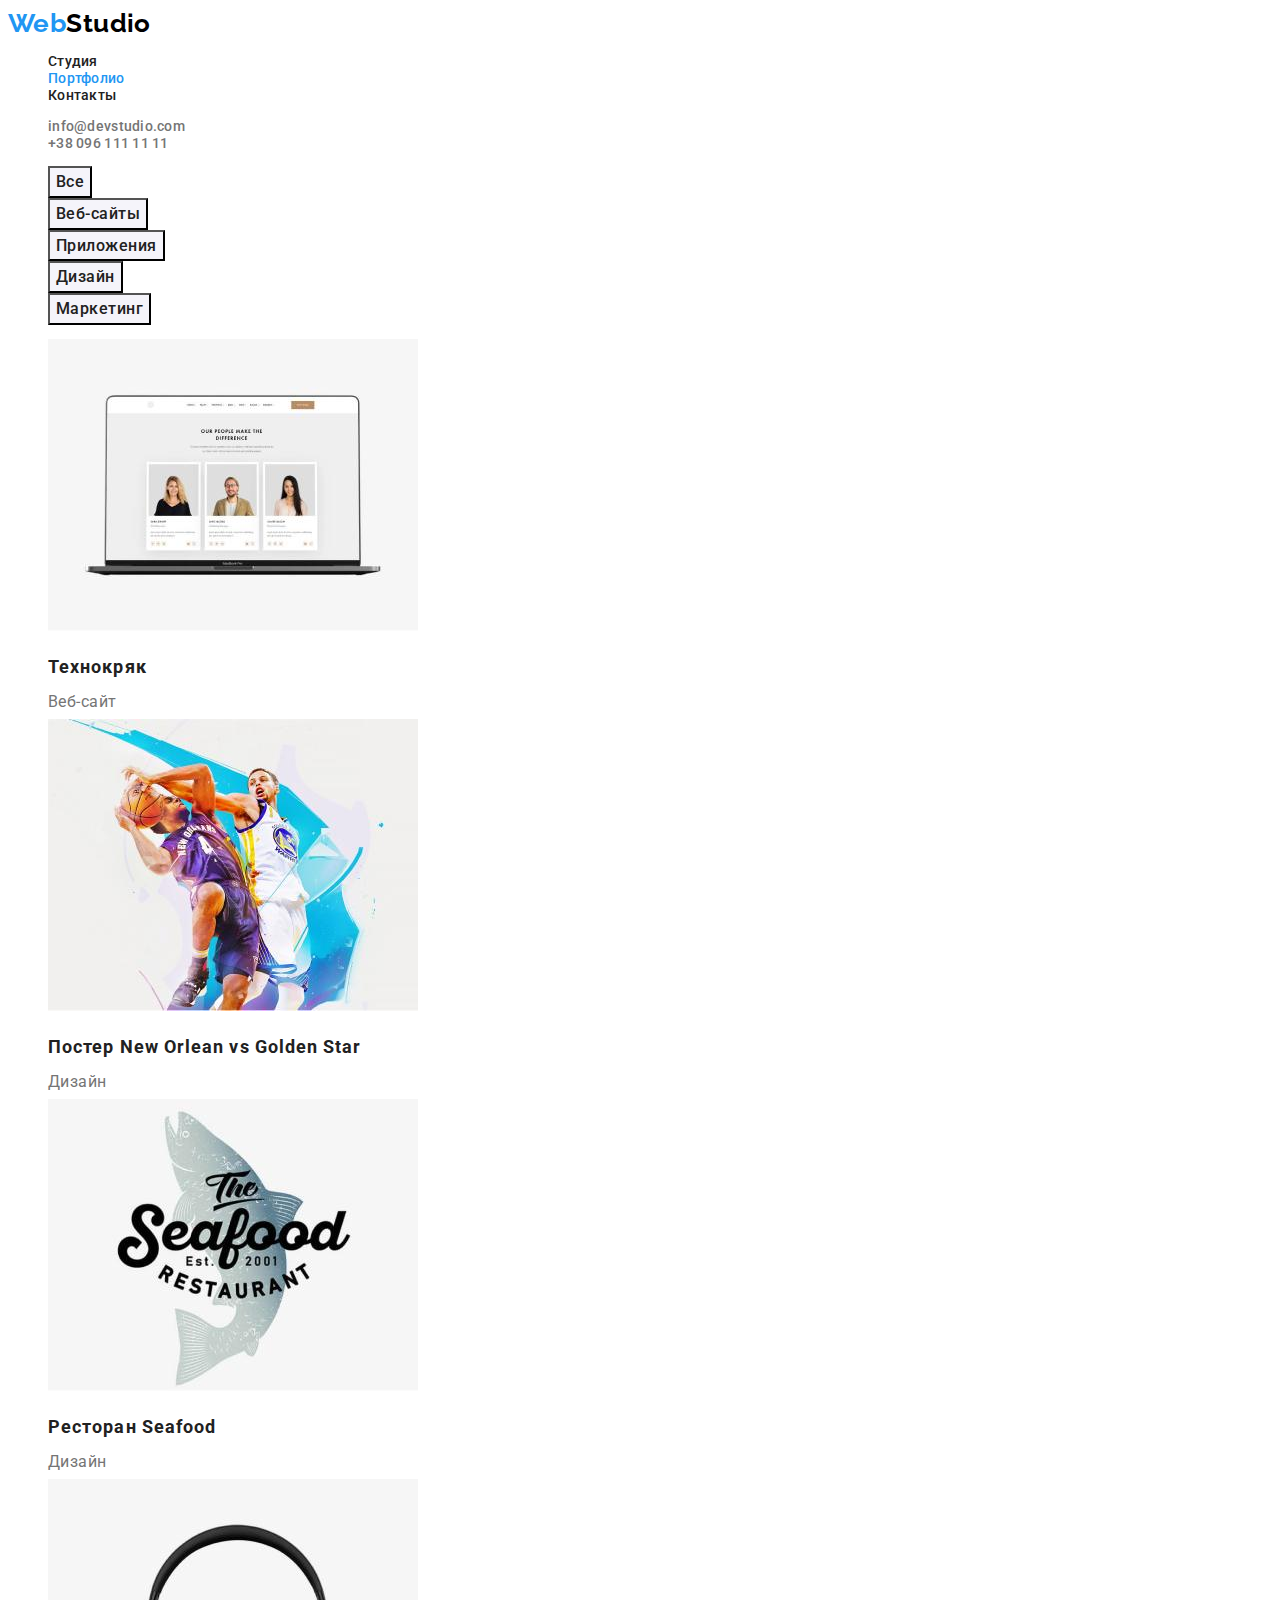
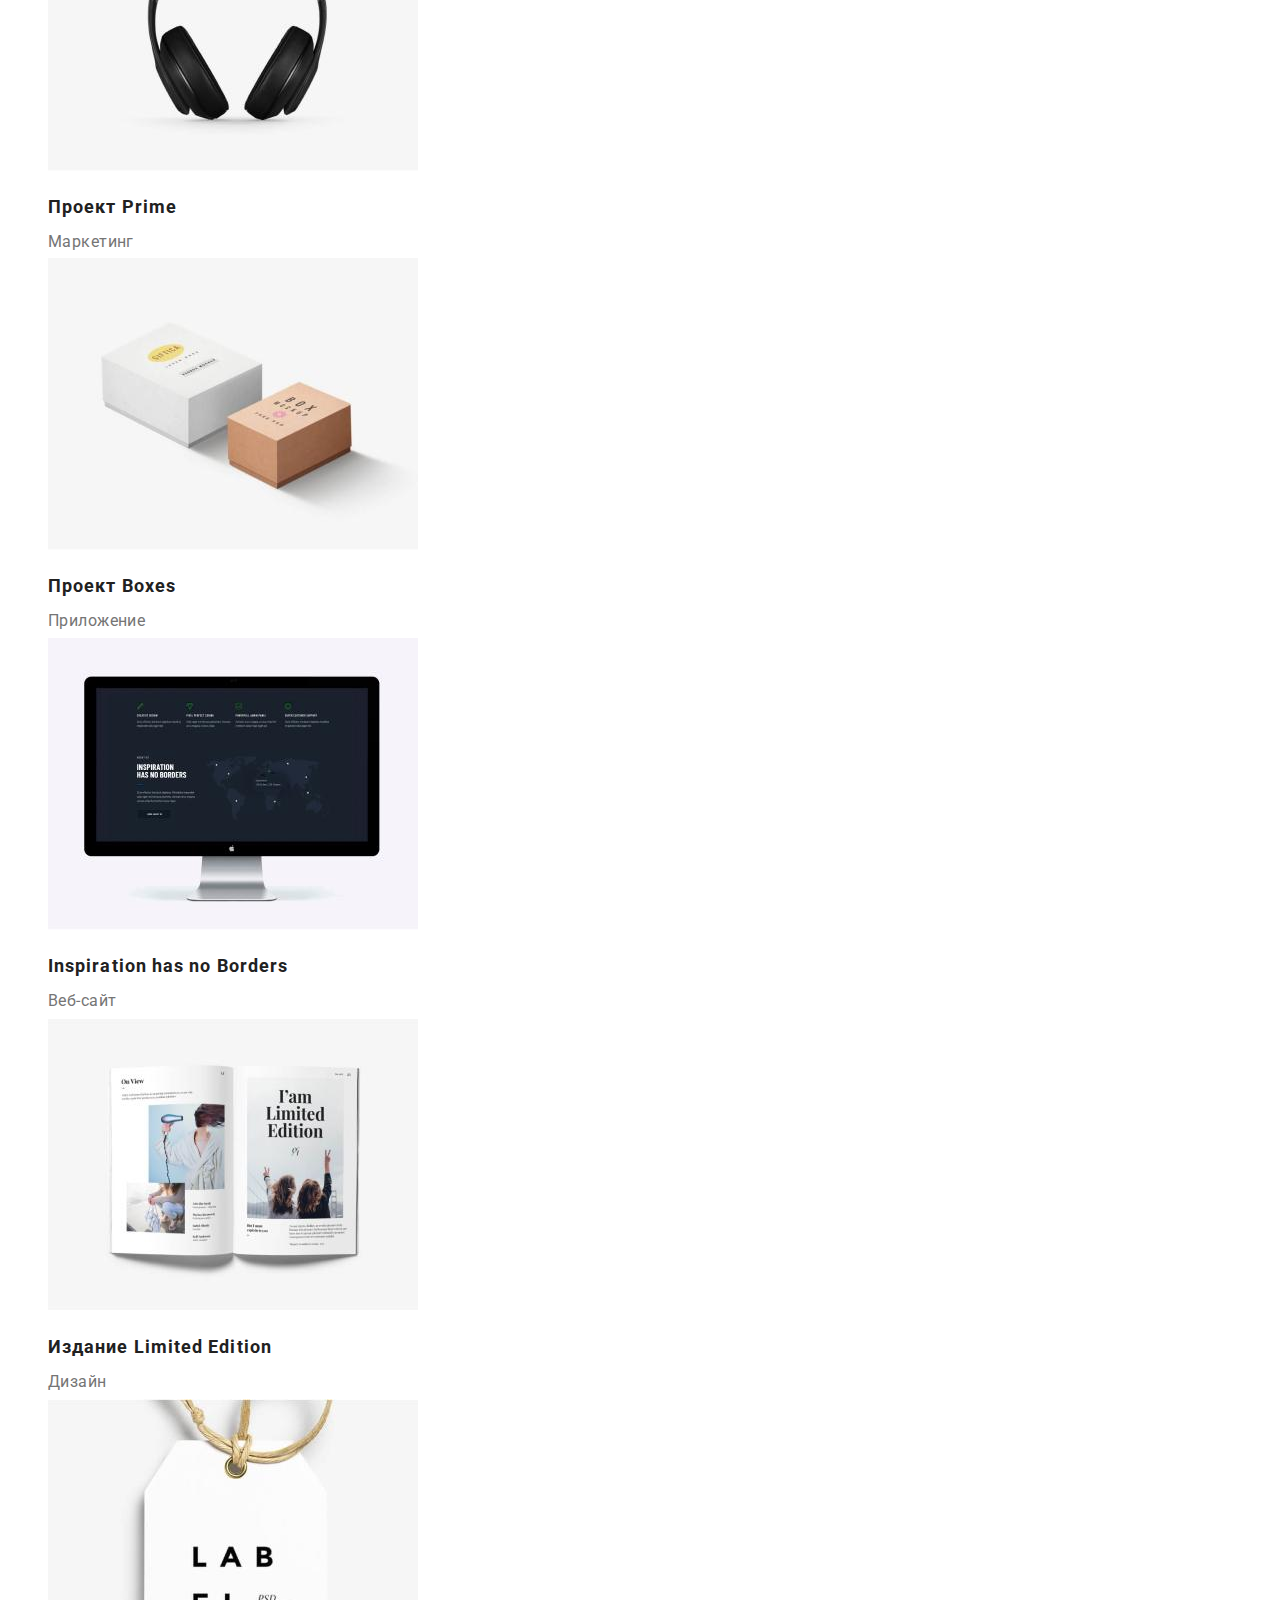
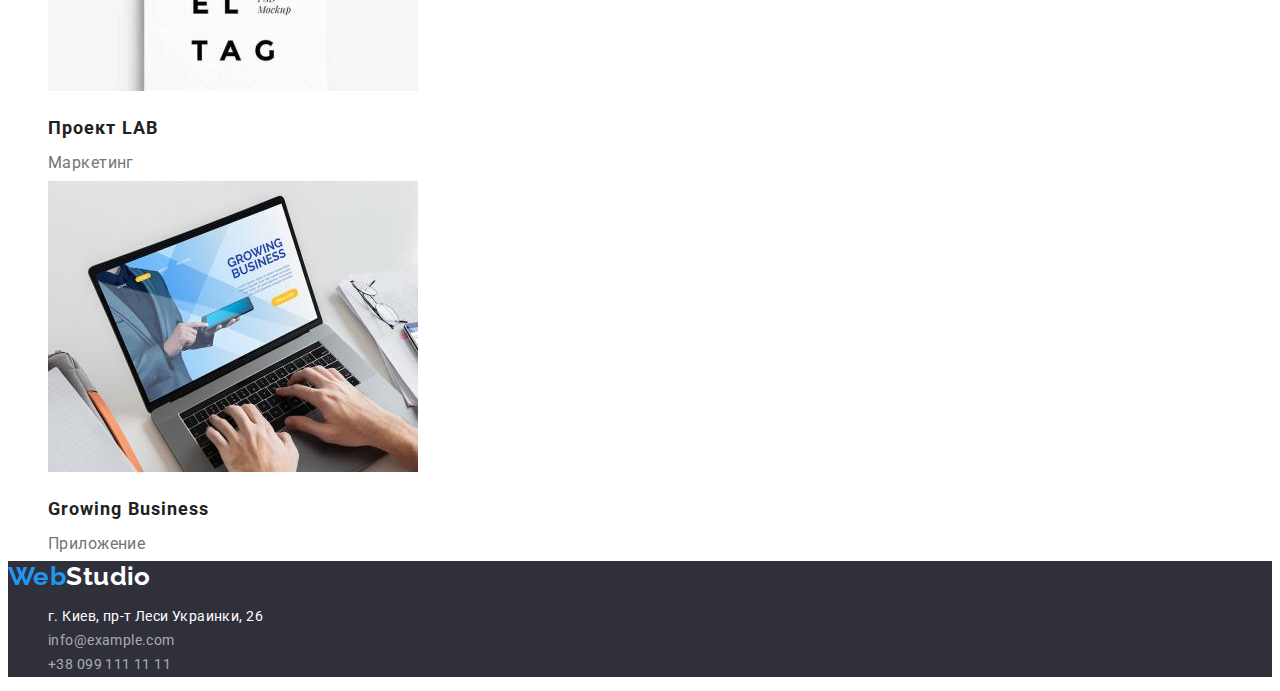
==== portfolio.html @ f6abe8e4 "добавляет файлы предыдущей работы" ====
<!DOCTYPE html>
<html lang="ru">

<head>
    <meta charset="UTF-8">
    <meta http-equiv="X-UA-Compatible" content="IE=edge">
    <meta name="viewport" content="width=device-width, initial-scale=1.0">
    <title>Студия</title>

    <link rel="preconnect" href="https://fonts.googleapis.com">
    <link rel="preconnect" href="https://fonts.gstatic.com" crossorigin>
    <link
        href="https://fonts.googleapis.com/css2?family=Raleway:wght@700&family=Roboto:wght@400;500;700;900&display=swap"
        rel="stylesheet">

    <link rel="stylesheet" href="./css/styles.css">
</head>

<body>
    <!-- Шапка страницы -->
    <header>

        <!-- логотип и навигация -->
        <nav>

            <a href="/" class="logo">
                Web<span class="nav-logo">Studio</span>
            </a>

            <ul class="site-nav list">
                <li><a href="index.html" class="link ">Студия</a></li>
                <li><a href="./portfolio.html" class="link current">Портфолио</a></li>
                <li><a href="" class="link">Контакты</a></li>
            </ul>

        </nav>

        <ul class="nav-contacts list">
            <li>
                <a href="mailto:info@devstudio.com" class="link">info@devstudio.com</a>
            </li>
            <li>
                <a href="tel:+380961111111" class="link">+38 096 111 11 11</a>
            </li>
        </ul>

    </header>

    <main>
        <section class="content">
            <h1 hidden>Контент</h1>
            <ul class="content-filter list">
                <li><button type="button" class="filter-btn">Все</button></li>
                <li><button type="button" class="filter-btn">Веб-сайты</button></li>
                <li><button type="button" class="filter-btn">Приложения</button></li>
                <li><button type="button" class="filter-btn">Дизайн</button></li>
                <li><button type="button" class="filter-btn">Маркетинг</button></li>
            </ul>
            <ul class="content-item list">
                <li>
                    <img src="./images/tehno.jpg" alt="технокряк"  width="370">
                    <h2 class="content-title">Технокряк</h2>
                    <p class="content-text">Веб-сайт</p>
                </li>
                <li>
                    <img src="./images/golden-star.jpg" alt="постер голден стар" width="370">
                    <h2 class="content-title">Постер New Orlean vs Golden Star</h2>
                    <p class="content-text">Дизайн</p>
                </li>
                <li>
                    <img src="./images/seefood.jpg" alt="ресторан сифуд" width="370">
                    <h2 class="content-title">Ресторан Seafood</h2>
                    <p class="content-text">Дизайн</p>
                </li>
                <li>
                    <img src="./images/prime.jpg" alt="прайм" width="370">
                    <h2 class="content-title">Проект Prime</h2>
                    <p class="content-text">Маркетинг</p>
                </li>
                <li>
                    <img src="./images/boxes.jpg" alt="коробки" width="370">
                    <h2 class="content-title">Проект Boxes</h2>
                    <p class="content-text">Приложение</p>
                </li>
                <li>
                    <img src="./images/inspiration.jpg" alt="веб-сайт" width="370">
                    <h2 class="content-title">Inspiration has no Borders</h2>
                    <p class="content-text">Веб-сайт</p>
                </li>
                <li>
                    <img src="./images/limited.jpg" alt="журнал" width="370">
                    <h2 class="content-title">Издание Limited Edition</h2>
                    <p class="content-text">Дизайн</p>
                </li>
                <li>
                    <img src="./images/lab.jpg" alt="проект" width="370">
                    <h2 class="content-title">Проект LAB</h2>
                    <p class="content-text">Маркетинг</p>
                </li>
                <li>
                    <img src="./images/busines.jpg" alt="бизнес страничка" width="370">
                    <h2 class="content-title">Growing Business</h2>
                    <p class="content-text">Приложение</p>
                </li>
            </ul>
        </section>
    </main>

    <!-- Футер -->
    <footer class="footer">
        <a href="/" class="logo">
            Web<span class="footer-logo">Studio</span>
        </a>

        <!-- адрес, контакты -->
        <address>
            <ul class="list">
                <li>
                    <a href="https://goo.gl/maps/6sR1YWTJnG8Z933q6" target="_blank" rel="noreferrer noopener"
                        class="footer-addr">
                        г. Киев, пр-т Леси Украинки, 26
                    </a>
                </li>
                <li>
                    <a href="mailto:info@example.com" class="footer-addr cont">info@example.com</a>
                </li>
                <li>
                    <a href="tel:+380991111111" class="footer-addr cont">+38 099 111 11 11</a>
                </li>
            </ul>
        </address>
    </footer>
</body>

</html>
---- css/styles.css ----
/* цвет основного текста #212121  */

/* вторичный цвет  текста #757575 */

/* белый #ffffff */

/* акцент #2196F3 */

/* вторичный цвет фона #2f303a */

/* Стили для index.html */

:root {
  --main-color: #212121;
  --secondary-color: #757575;
  --acent-color: #2196f3;
  --white-color: #ffffff;
  --secondary-color-fon: #2f303a;
}

body {
  background-color: var(--white-color);
  font-family: Roboto, sans-serif;
  color: var(--main-color);
  letter-spacing: 0.03em;
  font-size: 14px;
}

/* Logo */

.logo {
  font-family: Raleway, sans-serif;
  font-weight: 700;
  font-size: 26px;
  line-height: 1.19;
  color: var(--acent-color);
  text-decoration: none;
}

.nav-logo {
  color: #000000;
}

/* Site nav */

.list {
  list-style: none;
}

.site-nav .link,
.nav-contacts .link {
  font-weight: 500;
  line-height: 1.14;
  letter-spacing: 0.02em;
  text-decoration: none;
  color: var(--main-color);
}

.site-nav .link:hover,
.site-nav .link:focus,
.nav-contacts .link:hover,
.nav-contacts .link:focus {
  color: var(--acent-color);
}

.link.current {
  color: var(--acent-color);
}

/* nav contacts */

.nav-contacts .link {
  color: var(--secondary-color);
}

/* HERO */
.hero {
  background-color: var(--secondary-color-fon);
  text-align: center;
}

.hero-title {
  font-weight: 900;
  font-size: 44px;
  line-height: 1.36;
  text-align: center;
  letter-spacing: 0.06em;
  color: var(--white-color);
}

.hero-btn {
  font-family: inherit;
  font-weight: 700;
  font-size: 16px;
  line-height: 1.87;

  letter-spacing: 0.06em;
  color: var(--white-color);
  background-color: var(--acent-color);
  cursor: pointer;
}

/* Feature */

.feature-title {
  font-weight: 700;
  font-size: 14px;
  line-height: 1.14;
}

.feature-text {
  line-height: 1.71;
  color: var(--secondary-color);
}

/* WORK */

.command {
  background: #f5f4fa;
}

.work-title,
.command-title {
  font-weight: 700;
  font-size: 36px;
  line-height: 1.16;
  text-align: center;
}

.command-name {
  font-weight: 500;
  font-size: 16px;
  line-height: 1.18;
}

.command-name.skills {
  color: var(--secondary-color);
  font-weight: 400;
}

/* FOOTER */

.footer {
  background: var(--secondary-color-fon);
}

.footer-logo {
  color: var(--white-color);
}

.footer-addr {
  font-style: normal;
  line-height: 1.71;
  text-decoration: none;
  color: var(--white-color);
}

.footer-addr.cont {
  color: rgba(255, 255, 255, 0.6);
}

.footer-addr:hover,
.footer-addr:focus {
  color: var(--acent-color);
}

/* Portfolio */

/* Фильтра */

.filter-btn {
  font-family: inherit;
  font-style: normal;
  font-weight: 500;
  font-size: 16px;
  line-height: 1.62;
  letter-spacing: 0.03em;
  color: var(--main-color);
  background-color: #f5f4fa;
  cursor: pointer;
}

.filter-btn:hover {
  color: var(--white-color);
  background-color: var(--acent-color);
}

/* Контент */
.content-title {
  font-weight: 700;
  font-size: 18px;
  line-height: 2;
  letter-spacing: 0.06em;

  color: var(--main-color);
}

.content-text {
  font-size: 16px;
  line-height: 1.87px;

  color: var(--secondary-color);
}
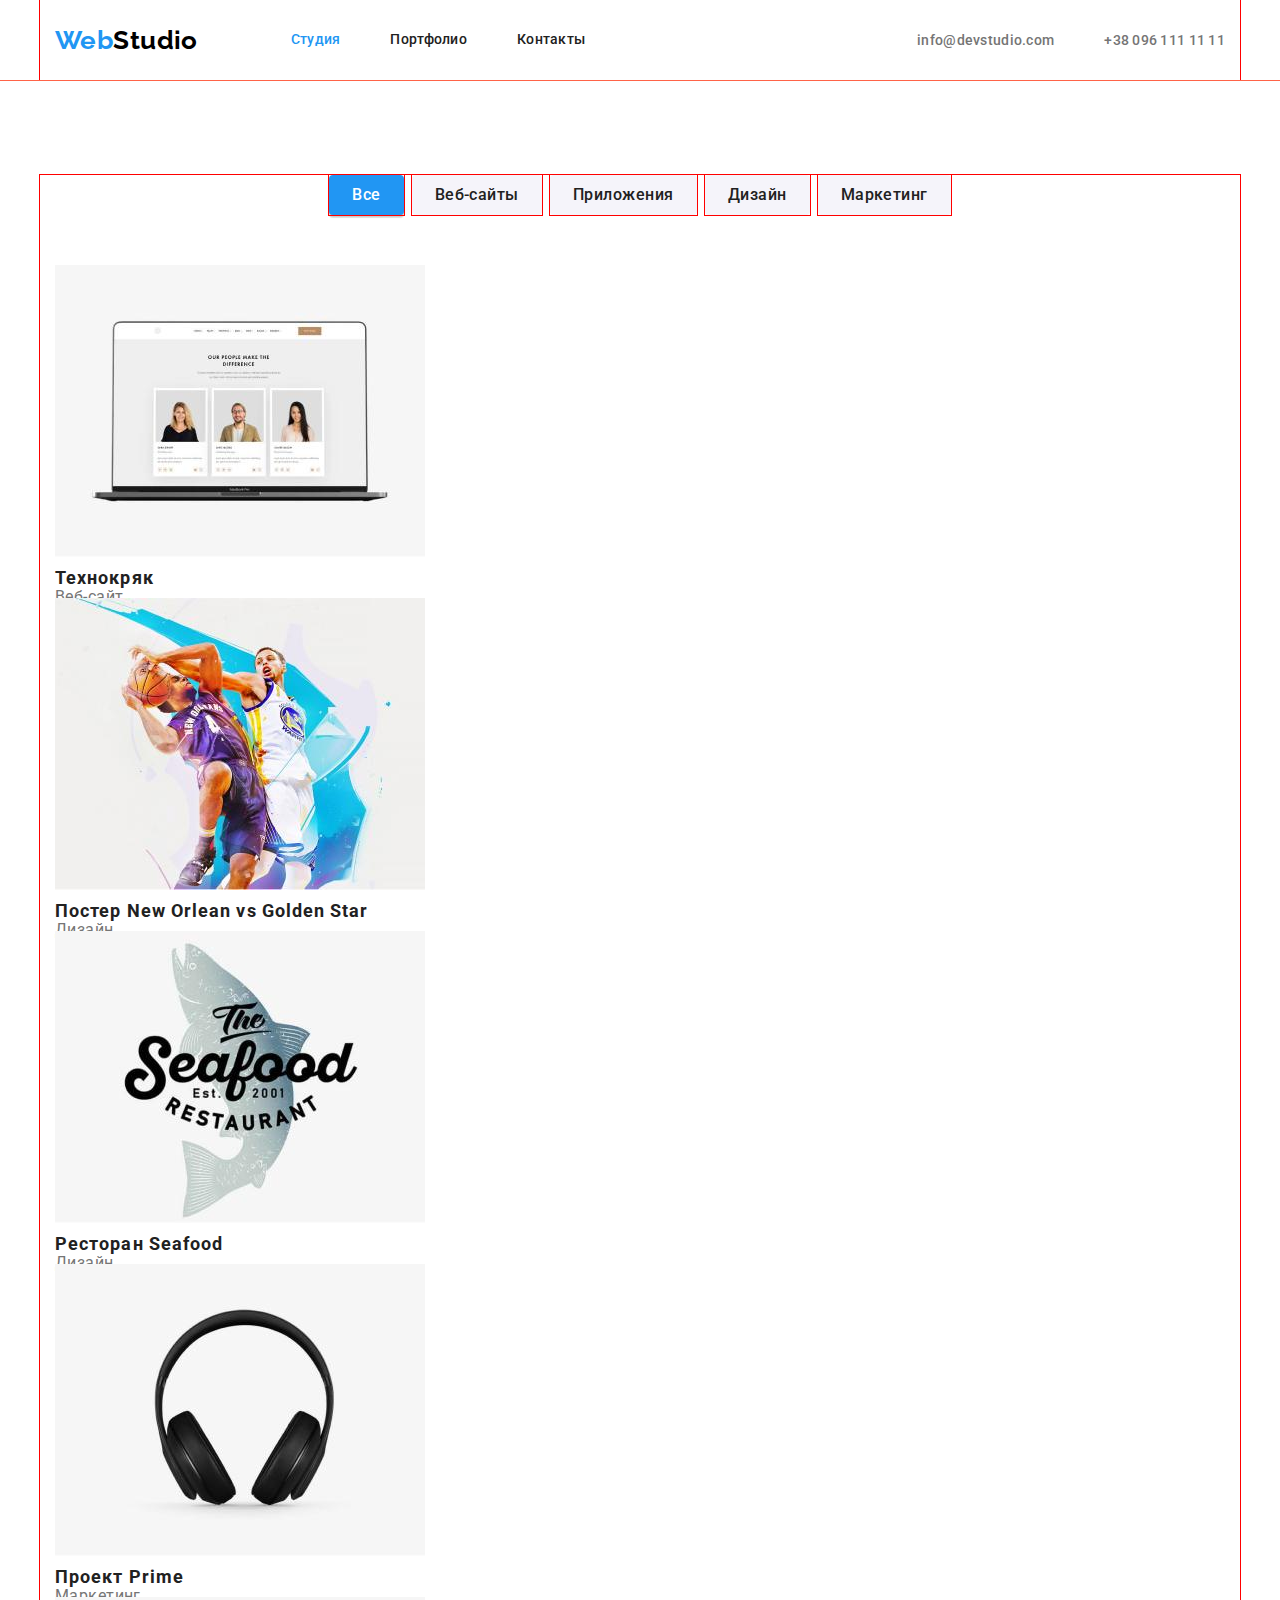
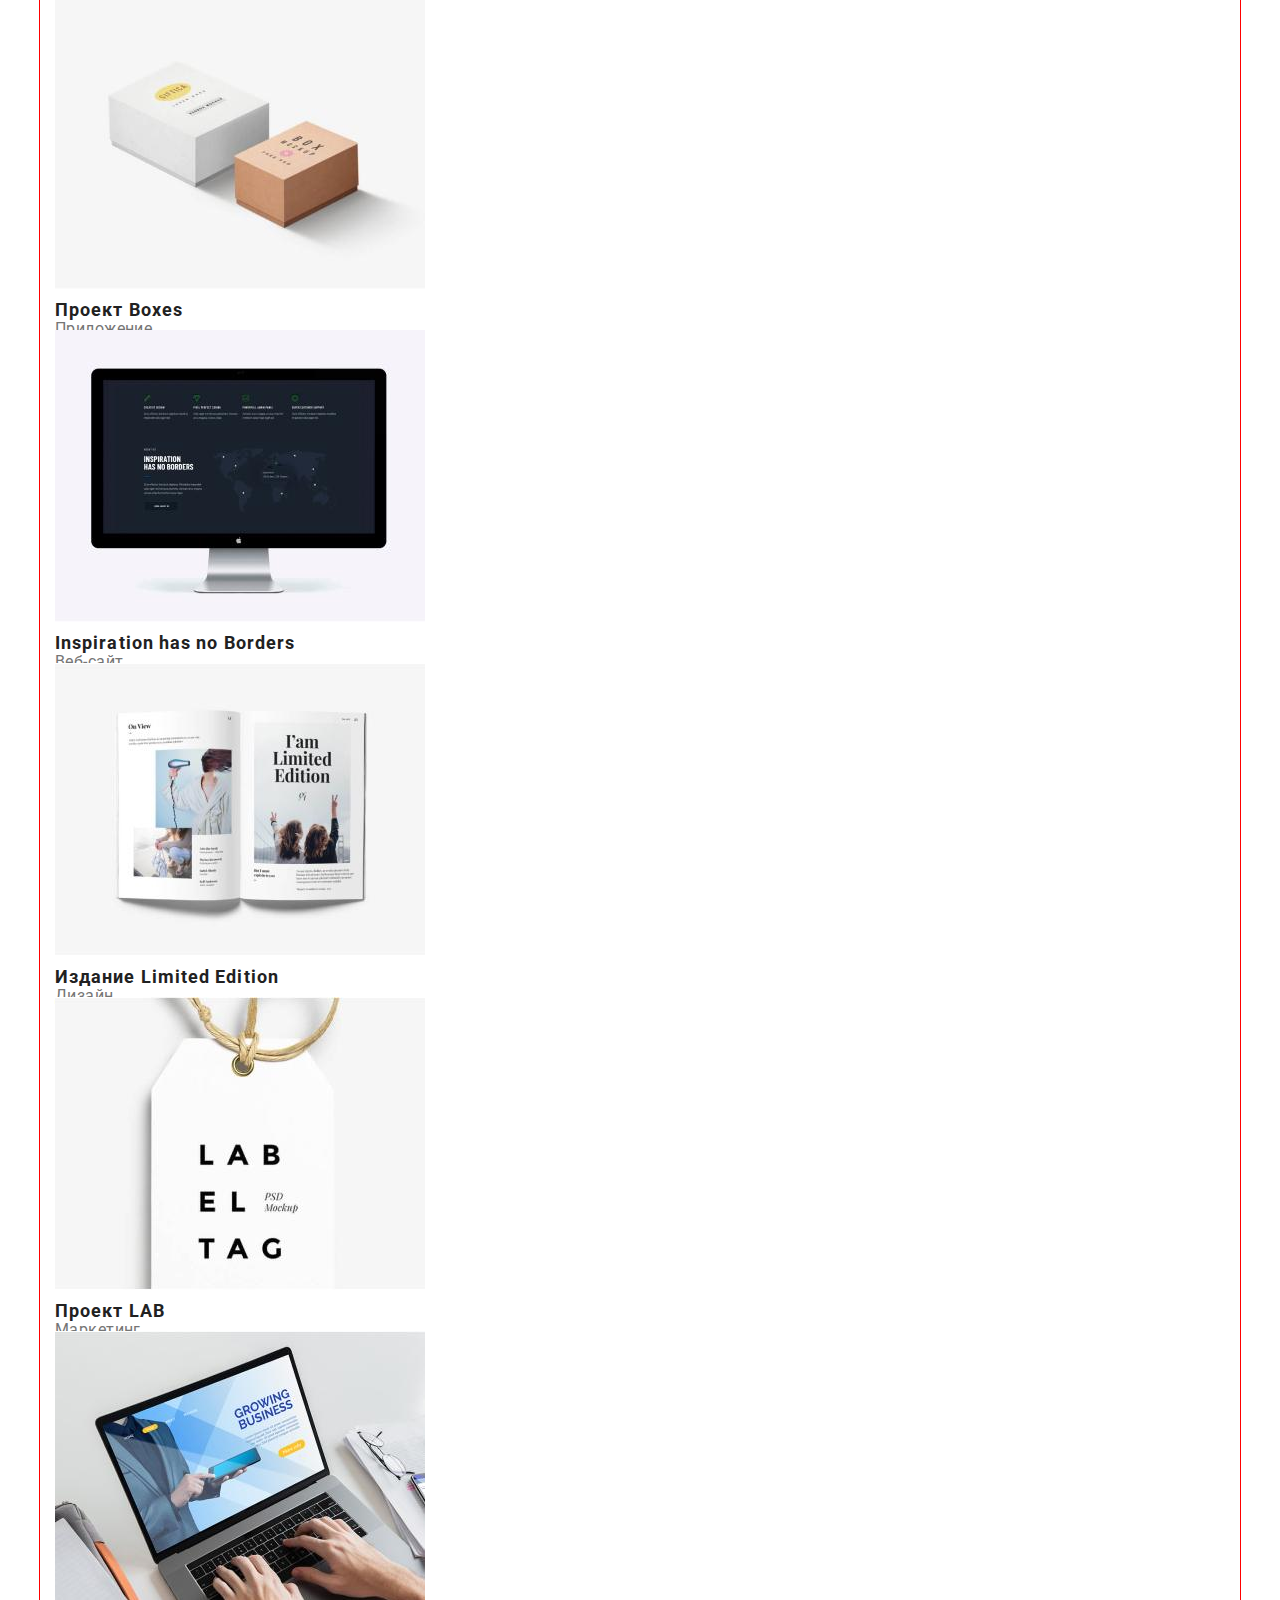
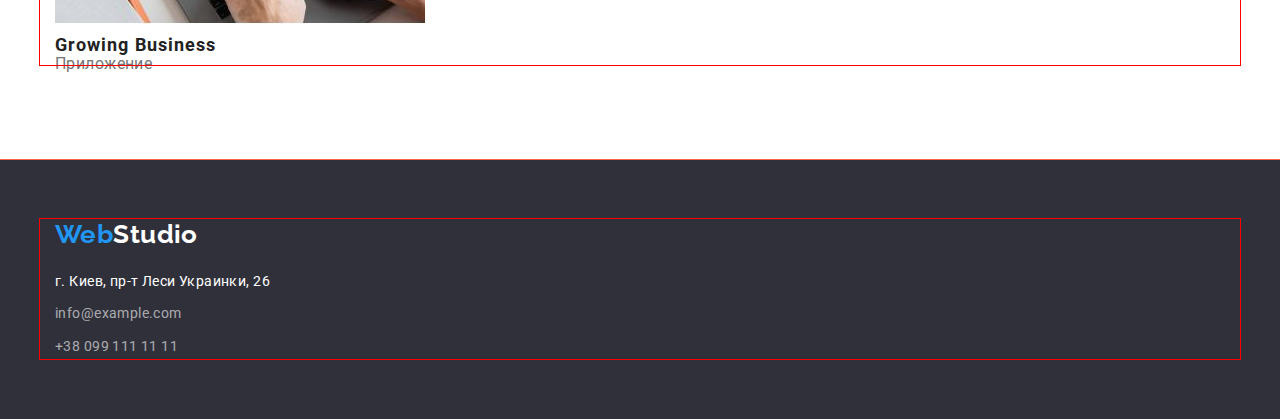
==== commit ad49620c: "оформляет фильтра на странице портфолио" ====
--- a/portfolio.html
+++ b/portfolio.html
@@ -13,123 +13,133 @@
         href="https://fonts.googleapis.com/css2?family=Raleway:wght@700&family=Roboto:wght@400;500;700;900&display=swap"
         rel="stylesheet">
 
+    <link rel="stylesheet" href="css/modern-normalize.css">
+
     <link rel="stylesheet" href="./css/styles.css">
 </head>
 
 <body>
     <!-- Шапка страницы -->
-    <header>
+    <header class="header">
 
-        <!-- логотип и навигация -->
-        <nav>
+        <div class="container cont-header">
+            <!-- логотип и навигация -->
+            <nav class="nav">
 
-            <a href="/" class="logo">
-                Web<span class="nav-logo">Studio</span>
-            </a>
+                <a href="/" class="logo">
+                    Web<span class="nav-logo">Studio</span>
+                </a>
 
-            <ul class="site-nav list">
-                <li><a href="index.html" class="link ">Студия</a></li>
-                <li><a href="./portfolio.html" class="link current">Портфолио</a></li>
-                <li><a href="" class="link">Контакты</a></li>
+                <ul class="site-nav list">
+                    <li class="item"><a href="" class="link current">Студия</a></li>
+                    <li class="item"><a href="./portfolio.html" class="link">Портфолио</a></li>
+                    <li class="item"><a href="" class="link">Контакты</a></li>
+                </ul>
+
+            </nav>
+
+            <ul class="nav-contacts list">
+                <li class="item">
+                    <a href="mailto:info@devstudio.com" class="link">info@devstudio.com</a>
+                </li>
+                <li class="item">
+                    <a href="tel:+380961111111" class="link">+38 096 111 11 11</a>
+                </li>
+
             </ul>
-
-        </nav>
-
-        <ul class="nav-contacts list">
-            <li>
-                <a href="mailto:info@devstudio.com" class="link">info@devstudio.com</a>
-            </li>
-            <li>
-                <a href="tel:+380961111111" class="link">+38 096 111 11 11</a>
-            </li>
-        </ul>
+        </div>
 
     </header>
 
     <main>
-        <section class="content">
-            <h1 hidden>Контент</h1>
-            <ul class="content-filter list">
-                <li><button type="button" class="filter-btn">Все</button></li>
-                <li><button type="button" class="filter-btn">Веб-сайты</button></li>
-                <li><button type="button" class="filter-btn">Приложения</button></li>
-                <li><button type="button" class="filter-btn">Дизайн</button></li>
-                <li><button type="button" class="filter-btn">Маркетинг</button></li>
-            </ul>
-            <ul class="content-item list">
-                <li>
-                    <img src="./images/tehno.jpg" alt="технокряк"  width="370">
-                    <h2 class="content-title">Технокряк</h2>
-                    <p class="content-text">Веб-сайт</p>
-                </li>
-                <li>
-                    <img src="./images/golden-star.jpg" alt="постер голден стар" width="370">
-                    <h2 class="content-title">Постер New Orlean vs Golden Star</h2>
-                    <p class="content-text">Дизайн</p>
-                </li>
-                <li>
-                    <img src="./images/seefood.jpg" alt="ресторан сифуд" width="370">
-                    <h2 class="content-title">Ресторан Seafood</h2>
-                    <p class="content-text">Дизайн</p>
-                </li>
-                <li>
-                    <img src="./images/prime.jpg" alt="прайм" width="370">
-                    <h2 class="content-title">Проект Prime</h2>
-                    <p class="content-text">Маркетинг</p>
-                </li>
-                <li>
-                    <img src="./images/boxes.jpg" alt="коробки" width="370">
-                    <h2 class="content-title">Проект Boxes</h2>
-                    <p class="content-text">Приложение</p>
-                </li>
-                <li>
-                    <img src="./images/inspiration.jpg" alt="веб-сайт" width="370">
-                    <h2 class="content-title">Inspiration has no Borders</h2>
-                    <p class="content-text">Веб-сайт</p>
-                </li>
-                <li>
-                    <img src="./images/limited.jpg" alt="журнал" width="370">
-                    <h2 class="content-title">Издание Limited Edition</h2>
-                    <p class="content-text">Дизайн</p>
-                </li>
-                <li>
-                    <img src="./images/lab.jpg" alt="проект" width="370">
-                    <h2 class="content-title">Проект LAB</h2>
-                    <p class="content-text">Маркетинг</p>
-                </li>
-                <li>
-                    <img src="./images/busines.jpg" alt="бизнес страничка" width="370">
-                    <h2 class="content-title">Growing Business</h2>
-                    <p class="content-text">Приложение</p>
-                </li>
-            </ul>
+        <section class="section content">
+            <div class="container">
+                <h1 hidden>Контент</h1>
+                <ul class="content-filter list">
+                    <li class="filter-item"><button type="button" class="filter-btn active">Все</button></li>
+                    <li class="filter-item"><button type="button" class="filter-btn">Веб-сайты</button></li>
+                    <li class="filter-item"><button type="button" class="filter-btn">Приложения</button></li>
+                    <li class="filter-item"><button type="button" class="filter-btn">Дизайн</button></li>
+                    <li class="filter-item"><button type="button" class="filter-btn">Маркетинг</button></li>
+                </ul>
+                <ul class="content-item list">
+                    <li>
+                        <img src="./images/tehno.jpg" alt="технокряк" width="370">
+                        <h2 class="content-title">Технокряк</h2>
+                        <p class="content-text">Веб-сайт</p>
+                    </li>
+                    <li>
+                        <img src="./images/golden-star.jpg" alt="постер голден стар" width="370">
+                        <h2 class="content-title">Постер New Orlean vs Golden Star</h2>
+                        <p class="content-text">Дизайн</p>
+                    </li>
+                    <li>
+                        <img src="./images/seefood.jpg" alt="ресторан сифуд" width="370">
+                        <h2 class="content-title">Ресторан Seafood</h2>
+                        <p class="content-text">Дизайн</p>
+                    </li>
+                    <li>
+                        <img src="./images/prime.jpg" alt="прайм" width="370">
+                        <h2 class="content-title">Проект Prime</h2>
+                        <p class="content-text">Маркетинг</p>
+                    </li>
+                    <li>
+                        <img src="./images/boxes.jpg" alt="коробки" width="370">
+                        <h2 class="content-title">Проект Boxes</h2>
+                        <p class="content-text">Приложение</p>
+                    </li>
+                    <li>
+                        <img src="./images/inspiration.jpg" alt="веб-сайт" width="370">
+                        <h2 class="content-title">Inspiration has no Borders</h2>
+                        <p class="content-text">Веб-сайт</p>
+                    </li>
+                    <li>
+                        <img src="./images/limited.jpg" alt="журнал" width="370">
+                        <h2 class="content-title">Издание Limited Edition</h2>
+                        <p class="content-text">Дизайн</p>
+                    </li>
+                    <li>
+                        <img src="./images/lab.jpg" alt="проект" width="370">
+                        <h2 class="content-title">Проект LAB</h2>
+                        <p class="content-text">Маркетинг</p>
+                    </li>
+                    <li>
+                        <img src="./images/busines.jpg" alt="бизнес страничка" width="370">
+                        <h2 class="content-title">Growing Business</h2>
+                        <p class="content-text">Приложение</p>
+                    </li>
+                </ul>
+            </div>
         </section>
     </main>
+<!-- Футер -->
+<footer class="footer">
+    <div class="container">
 
-    <!-- Футер -->
-    <footer class="footer">
-        <a href="/" class="logo">
-            Web<span class="footer-logo">Studio</span>
-        </a>
-
+        <div class="logo-foot">
+            <a href="/" class="logo">
+                Web<span class="footer-logo">Studio</span>
+            </a>
+        </div>
         <!-- адрес, контакты -->
         <address>
             <ul class="list">
-                <li>
+                <li class="addr-list">
                     <a href="https://goo.gl/maps/6sR1YWTJnG8Z933q6" target="_blank" rel="noreferrer noopener"
                         class="footer-addr">
                         г. Киев, пр-т Леси Украинки, 26
                     </a>
                 </li>
-                <li>
+                <li class="addr-list">
                     <a href="mailto:info@example.com" class="footer-addr cont">info@example.com</a>
                 </li>
-                <li>
+                <li class="addr-list">
                     <a href="tel:+380991111111" class="footer-addr cont">+38 099 111 11 11</a>
                 </li>
             </ul>
         </address>
-    </footer>
+    </div>
+</footer>
 </body>
 
 </html>--- a/css/styles.css
+++ b/css/styles.css
@@ -18,6 +18,29 @@
   --secondary-color-fon: #2f303a;
 }
 
+/* reset */
+p,
+h1,
+h2,
+h3,
+h4,
+h5,
+h6 {
+  margin: 0;
+}
+
+button {
+  cursor: pointer;
+}
+
+.list {
+  list-style: none;
+  margin: 0;
+  padding: 0;
+}
+
+/* тело */
+
 body {
   background-color: var(--white-color);
   font-family: Roboto, sans-serif;
@@ -26,6 +49,27 @@
   font-size: 14px;
 }
 
+/* header */
+
+.header {
+  border-bottom: 1px solid #ececec;
+}
+
+.container {
+  width: 1200px;
+  padding-left: 15px;
+  padding-right: 15px;
+  margin-left: auto;
+  margin-right: auto;
+  outline: 1px solid red;
+}
+
+.cont-header,
+.nav {
+  display: flex;
+  align-items: center;
+}
+
 /* Logo */
 
 .logo {
@@ -43,8 +87,30 @@
 
 /* Site nav */
 
-.list {
-  list-style: none;
+.section {
+  padding-top: 94px;
+  padding-bottom: 94px;
+}
+
+.site-nav {
+  display: flex;
+  margin-left: 93px;
+}
+
+.site-nav .item + .item,
+.nav-contacts .item + .item {
+  margin-left: 50px;
+}
+
+.site-nav .link {
+  padding-top: 32px;
+  padding-bottom: 32px;
+  display: block;
+}
+
+.nav-contacts {
+  display: flex;
+  margin-left: auto;
 }
 
 .site-nav .link,
@@ -83,29 +149,49 @@
   font-weight: 900;
   font-size: 44px;
   line-height: 1.36;
-  text-align: center;
   letter-spacing: 0.06em;
+  text-transform: uppercase;
+
+  margin-bottom: 30px;
   color: var(--white-color);
 }
 
 .hero-btn {
-  font-family: inherit;
   font-weight: 700;
   font-size: 16px;
   line-height: 1.87;
-
   letter-spacing: 0.06em;
+
   color: var(--white-color);
   background-color: var(--acent-color);
-  cursor: pointer;
+
+  min-width: 200px;
+  padding: 10px 32px;
+  box-shadow: 0px 4px 4px rgba(0, 0, 0, 0.15);
+  border-radius: 4px;
+  border: 1px solid transparent;
 }
 
 /* Feature */
+.feature-item {
+  display: flex;
+  margin-bottom: 94px;
+}
+
+.feature-list {
+  width: 270px;
+}
+
+.feature-list + .feature-list {
+  margin-left: 30px;
+}
 
 .feature-title {
   font-weight: 700;
   font-size: 14px;
   line-height: 1.14;
+  margin-bottom: 10px;
+  text-transform: uppercase;
 }
 
 .feature-text {
@@ -115,8 +201,40 @@
 
 /* WORK */
 
+.work-item + .work-item {
+  margin-left: 30px;
+}
+
+.work-img {
+  display: block;
+}
+
+/* Команда разработчиков */
+
+.command-item,
+.work-list {
+  display: flex;
+}
+
 .command {
   background: #f5f4fa;
+}
+
+.comand-list + .comand-list {
+  margin-left: 30px;
+}
+
+.comand-list {
+  background-color: var(--white-color);
+  box-shadow: 0px 1px 3px rgba(0, 0, 0, 0.12), 0px 1px 1px rgba(0, 0, 0, 0.14),
+    0px 2px 1px rgba(0, 0, 0, 0.2);
+  border-radius: 0px 0px 4px 4px;
+  text-align: center;
+}
+
+.cmd-img {
+  display: block;
+  margin-bottom: 30px;
 }
 
 .work-title,
@@ -125,27 +243,44 @@
   font-size: 36px;
   line-height: 1.16;
   text-align: center;
+  margin-bottom: 50px;
 }
 
 .command-name {
   font-weight: 500;
   font-size: 16px;
   line-height: 1.18;
+  margin-bottom: 10px;
 }
 
 .command-name.skills {
   color: var(--secondary-color);
   font-weight: 400;
+  margin-bottom: 30px;
 }
 
 /* FOOTER */
 
 .footer {
   background: var(--secondary-color-fon);
+  padding-top: 60px;
+  padding-bottom: 60px;
 }
 
 .footer-logo {
   color: var(--white-color);
+}
+
+.logo-foot {
+  margin-bottom: 20px;
+}
+
+.addr-list {
+  margin-bottom: 9px;
+}
+
+.addr-list:last-child {
+  margin-bottom: 0;
 }
 
 .footer-addr {
@@ -167,6 +302,15 @@
 /* Portfolio */
 
 /* Фильтра */
+
+.filter-item {
+  margin-left: 8px;
+  outline: 1px solid red;
+}
+
+.filter-item:first-child {
+  margin-left: 0px;
+}
 
 .filter-btn {
   font-family: inherit;
@@ -175,9 +319,22 @@
   font-size: 16px;
   line-height: 1.62;
   letter-spacing: 0.03em;
+
   color: var(--main-color);
   background-color: #f5f4fa;
   cursor: pointer;
+  padding: 6px 22px;
+  background: #f5f4fa;
+  border-radius: 4px;
+  border: 1px solid transparent;
+}
+
+.filter-btn.active {
+  color: var(--white-color);
+  background-color: var(--acent-color);
+  box-shadow: 0px 3px 1px rgba(0, 0, 0, 0.1), 0px 1px 2px rgba(0, 0, 0, 0.08),
+    0px 2px 2px rgba(0, 0, 0, 0.12);
+  border-radius: 4px;
 }
 
 .filter-btn:hover {
@@ -186,6 +343,17 @@
 }
 
 /* Контент */
+
+.content {
+  outline: 1px solid tomato;
+}
+
+.content-filter {
+  display: flex;
+  justify-content: center;
+  margin-bottom: 50px;
+}
+
 .content-title {
   font-weight: 700;
   font-size: 18px;
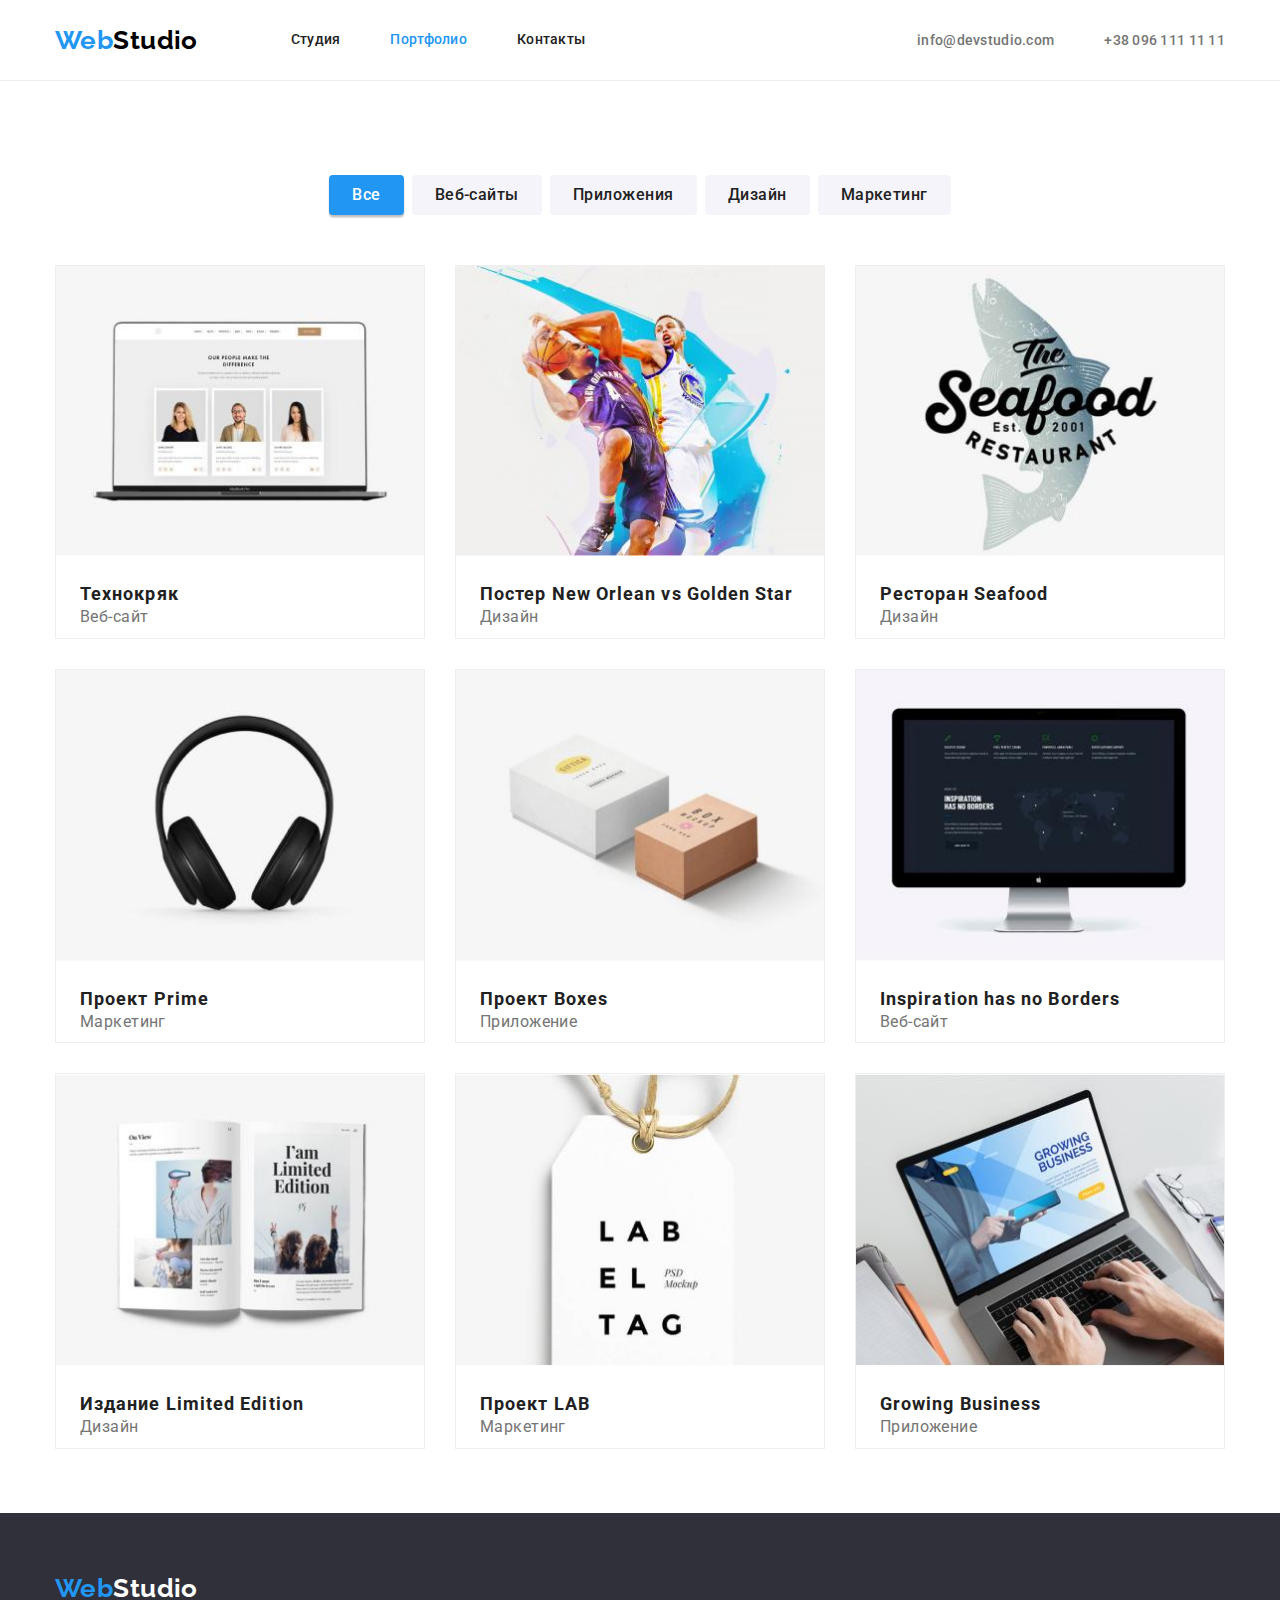
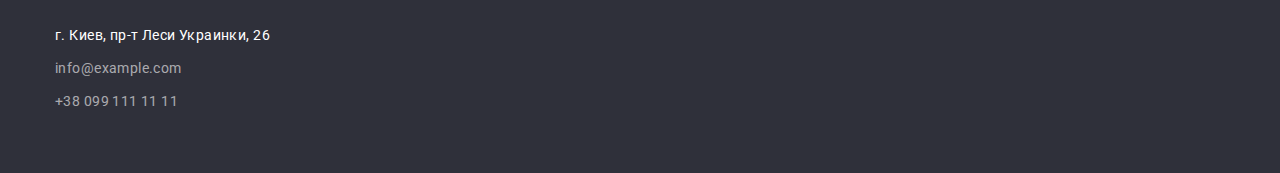
==== commit 38a0cd88: "оформляет контент портфолио" ====
--- a/portfolio.html
+++ b/portfolio.html
@@ -31,8 +31,8 @@
                 </a>
 
                 <ul class="site-nav list">
-                    <li class="item"><a href="" class="link current">Студия</a></li>
-                    <li class="item"><a href="./portfolio.html" class="link">Портфолио</a></li>
+                    <li class="item"><a href="./index.html" class="link">Студия</a></li>
+                    <li class="item"><a href="./portfolio.html" class="link current">Портфолио</a></li>
                     <li class="item"><a href="" class="link">Контакты</a></li>
                 </ul>
 
@@ -63,50 +63,104 @@
                     <li class="filter-item"><button type="button" class="filter-btn">Маркетинг</button></li>
                 </ul>
                 <ul class="content-item list">
-                    <li>
-                        <img src="./images/tehno.jpg" alt="технокряк" width="370">
-                        <h2 class="content-title">Технокряк</h2>
-                        <p class="content-text">Веб-сайт</p>
+                    <li class="content-list">
+                        <article class="content-card">
+                            <div class="cont-img">
+                                <img src="./images/tehno.jpg" alt="технокряк" width="370">
+                            </div>
+                            <div class="cont-description">
+                                <h2 class="content-title">Технокряк</h2>
+                                <p class="content-text">Веб-сайт</p>
+                            </div>
+                        </article>
                     </li>
-                    <li>
-                        <img src="./images/golden-star.jpg" alt="постер голден стар" width="370">
-                        <h2 class="content-title">Постер New Orlean vs Golden Star</h2>
-                        <p class="content-text">Дизайн</p>
+                    <li class="content-list">
+                        <article class="content-card">
+                            <div class="cont-img">
+                                <img src="./images/golden-star.jpg" alt="постер голден стар" width="370">
+                            </div> 
+                            <div class="cont-description">
+                                <h2 class="content-title">Постер New Orlean vs Golden Star</h2>
+                                <p class="content-text">Дизайн</p>
+                            </div>
+                        </article>
                     </li>
-                    <li>
-                        <img src="./images/seefood.jpg" alt="ресторан сифуд" width="370">
-                        <h2 class="content-title">Ресторан Seafood</h2>
-                        <p class="content-text">Дизайн</p>
+                    <li class="content-list">
+                        <article class="content-card">
+                            <div class="cont-img">
+                                <img src="./images/seefood.jpg" alt="ресторан сифуд" width="370">
+                            </div>
+                            <div class="cont-description">
+                                <h2 class="content-title">Ресторан Seafood</h2>
+                                <p class="content-text">Дизайн</p>
+                            </div>
+                        </article>
                     </li>
-                    <li>
-                        <img src="./images/prime.jpg" alt="прайм" width="370">
-                        <h2 class="content-title">Проект Prime</h2>
-                        <p class="content-text">Маркетинг</p>
+                    <li class="content-list">
+                        <article class="content-card">
+                            <div class="cont-img">
+                                <img src="./images/prime.jpg" alt="прайм" width="370">
+                            </div>
+                            <div class="cont-description">
+                                <h2 class="content-title">Проект Prime</h2>
+                                <p class="content-text">Маркетинг</p>
+                            </div>
+                        </article>
                     </li>
-                    <li>
-                        <img src="./images/boxes.jpg" alt="коробки" width="370">
-                        <h2 class="content-title">Проект Boxes</h2>
-                        <p class="content-text">Приложение</p>
+                    <li class="content-list">
+                        <article class="content-card">
+                            <div class="cont-img">
+                                <img src="./images/boxes.jpg" alt="коробки" width="370">
+                            </div>
+                            <div class="cont-description">
+                                <h2 class="content-title">Проект Boxes</h2>
+                                <p class="content-text">Приложение</p>
+                            </div>
+                        </article>
                     </li>
-                    <li>
-                        <img src="./images/inspiration.jpg" alt="веб-сайт" width="370">
-                        <h2 class="content-title">Inspiration has no Borders</h2>
-                        <p class="content-text">Веб-сайт</p>
+                    <li class="content-list">
+                        <article class="content-card">
+                            <div class="cont-img">
+                                <img src="./images/inspiration.jpg" alt="веб-сайт" width="370">
+                            </div>
+                            <div class="cont-description">
+                                <h2 class="content-title">Inspiration has no Borders</h2>
+                                <p class="content-text">Веб-сайт</p>
+                            </div>
+                        </article>
                     </li>
-                    <li>
-                        <img src="./images/limited.jpg" alt="журнал" width="370">
-                        <h2 class="content-title">Издание Limited Edition</h2>
-                        <p class="content-text">Дизайн</p>
+                    <li class="content-list">
+                        <article class="content-card">
+                            <div class="cont-img">
+                                <img src="./images/limited.jpg" alt="журнал" width="370">
+                            </div>
+                            <div class="cont-description">
+                                <h2 class="content-title">Издание Limited Edition</h2>
+                                <p class="content-text">Дизайн</p>
+                            </div>
+                        </article>
                     </li>
-                    <li>
-                        <img src="./images/lab.jpg" alt="проект" width="370">
-                        <h2 class="content-title">Проект LAB</h2>
-                        <p class="content-text">Маркетинг</p>
+                    <li class="content-list">
+                        <article class="content-card">
+                            <div class="cont-img">
+                                <img src="./images/lab.jpg" alt="проект" width="370">
+                            </div>
+                            <div class="cont-description">
+                                <h2 class="content-title">Проект LAB</h2>
+                                <p class="content-text">Маркетинг</p>
+                            </div>
+                        </article>
                     </li>
-                    <li>
-                        <img src="./images/busines.jpg" alt="бизнес страничка" width="370">
-                        <h2 class="content-title">Growing Business</h2>
-                        <p class="content-text">Приложение</p>
+                    <li class="content-list">
+                        <article class="content-card">
+                            <div class="cont-img">
+                                <img src="./images/busines.jpg" alt="бизнес страничка" width="370">
+                            </div>
+                            <div class="cont-description">
+                                <h2 class="content-title">Growing Business</h2>
+                                <p class="content-text">Приложение</p>
+                            </div>
+                        </article>
                     </li>
                 </ul>
             </div>
--- a/css/styles.css
+++ b/css/styles.css
@@ -16,6 +16,8 @@
   --acent-color: #2196f3;
   --white-color: #ffffff;
   --secondary-color-fon: #2f303a;
+
+  --indent-set-gup: 30px;
 }
 
 /* reset */
@@ -33,6 +35,11 @@
   cursor: pointer;
 }
 
+img {
+  display: block;
+  max-width: 100%;
+}
+
 .list {
   list-style: none;
   margin: 0;
@@ -61,7 +68,6 @@
   padding-right: 15px;
   margin-left: auto;
   margin-right: auto;
-  outline: 1px solid red;
 }
 
 .cont-header,
@@ -303,9 +309,14 @@
 
 /* Фильтра */
 
+.content-filter {
+  display: flex;
+  justify-content: center;
+  margin-bottom: 50px;
+}
+
 .filter-item {
   margin-left: 8px;
-  outline: 1px solid red;
 }
 
 .filter-item:first-child {
@@ -344,14 +355,30 @@
 
 /* Контент */
 
-.content {
-  outline: 1px solid tomato;
-}
-
-.content-filter {
-  display: flex;
-  justify-content: center;
-  margin-bottom: 50px;
+.content-item {
+  display: flex;
+
+  flex-wrap: wrap;
+  margin-left: calc(-1 * var(--indent-set-gup));
+  margin-bottom: calc(-1 * var(--indent-set-gup));
+}
+
+.content-list {
+  flex-basis: calc(100% / 3 - var(--indent-set-gup));
+  margin-left: var(--indent-set-gup);
+  margin-bottom: var(--indent-set-gup);
+}
+
+.content-list:nth-child(n + 7) {
+  margin-bottom: 0;
+}
+
+.content-card {
+  border: 1px solid #eeeeee;
+}
+
+.cont-description {
+  padding: 20px 24px;
 }
 
 .content-title {
@@ -361,6 +388,7 @@
   letter-spacing: 0.06em;
 
   color: var(--main-color);
+  margin-bottom: 4px;
 }
 
 .content-text {
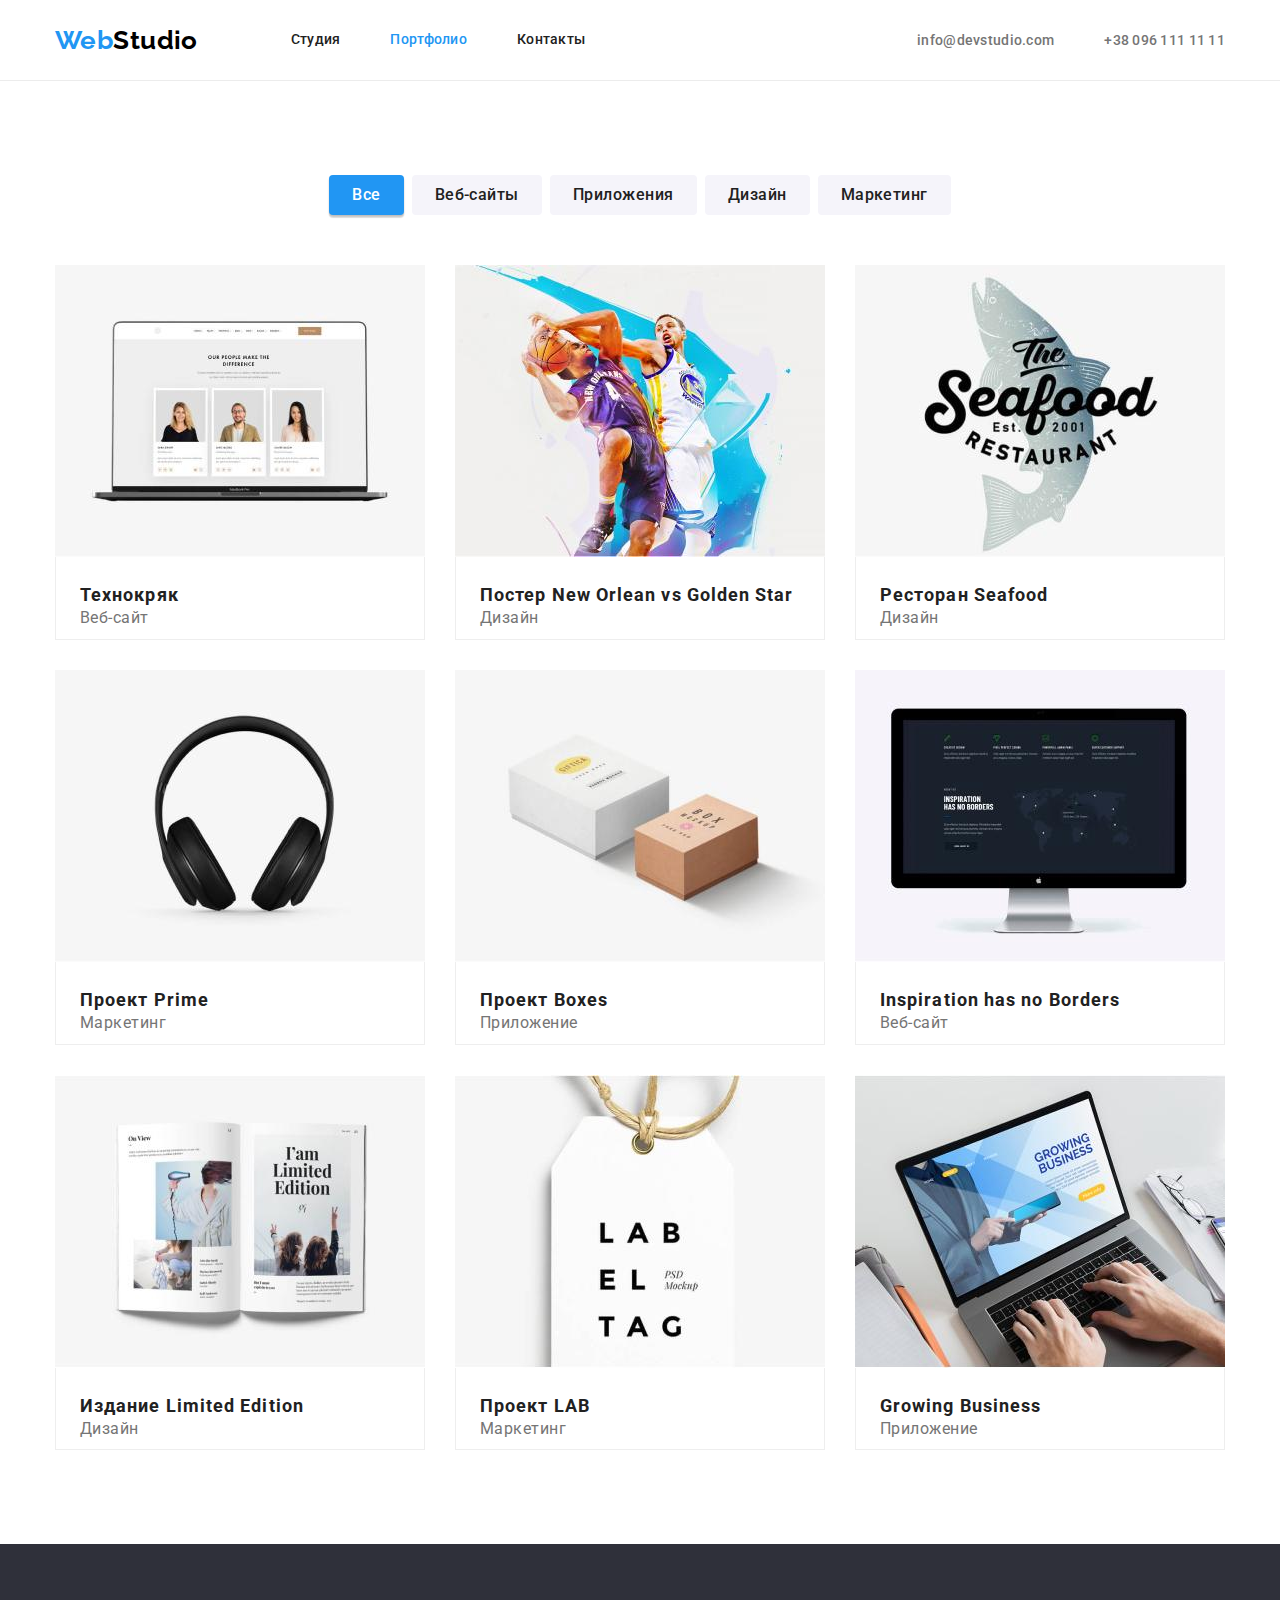
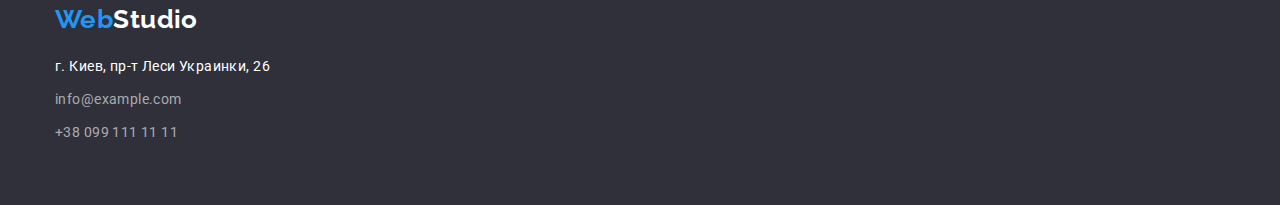
==== commit 576fcfa1: "исправил ДЗ" ====
--- a/portfolio.html
+++ b/portfolio.html
@@ -64,7 +64,7 @@
                 </ul>
                 <ul class="content-item list">
                     <li class="content-list">
-                        <article class="content-card">
+                        <a href="" class="content-card">
                             <div class="cont-img">
                                 <img src="./images/tehno.jpg" alt="технокряк" width="370">
                             </div>
@@ -72,10 +72,10 @@
                                 <h2 class="content-title">Технокряк</h2>
                                 <p class="content-text">Веб-сайт</p>
                             </div>
-                        </article>
+                        </a>
                     </li>
                     <li class="content-list">
-                        <article class="content-card">
+                        <a href="" class="content-card">
                             <div class="cont-img">
                                 <img src="./images/golden-star.jpg" alt="постер голден стар" width="370">
                             </div> 
@@ -83,10 +83,10 @@
                                 <h2 class="content-title">Постер New Orlean vs Golden Star</h2>
                                 <p class="content-text">Дизайн</p>
                             </div>
-                        </article>
+                        </a>
                     </li>
                     <li class="content-list">
-                        <article class="content-card">
+                        <a href="" class="content-card">
                             <div class="cont-img">
                                 <img src="./images/seefood.jpg" alt="ресторан сифуд" width="370">
                             </div>
@@ -94,10 +94,10 @@
                                 <h2 class="content-title">Ресторан Seafood</h2>
                                 <p class="content-text">Дизайн</p>
                             </div>
-                        </article>
+                        </a>
                     </li>
                     <li class="content-list">
-                        <article class="content-card">
+                        <a href="" class="content-card">
                             <div class="cont-img">
                                 <img src="./images/prime.jpg" alt="прайм" width="370">
                             </div>
@@ -105,10 +105,10 @@
                                 <h2 class="content-title">Проект Prime</h2>
                                 <p class="content-text">Маркетинг</p>
                             </div>
-                        </article>
+                        </a>
                     </li>
                     <li class="content-list">
-                        <article class="content-card">
+                        <a href="" class="content-card">
                             <div class="cont-img">
                                 <img src="./images/boxes.jpg" alt="коробки" width="370">
                             </div>
@@ -116,10 +116,10 @@
                                 <h2 class="content-title">Проект Boxes</h2>
                                 <p class="content-text">Приложение</p>
                             </div>
-                        </article>
+                        </a>
                     </li>
                     <li class="content-list">
-                        <article class="content-card">
+                        <a href="" class="content-card">
                             <div class="cont-img">
                                 <img src="./images/inspiration.jpg" alt="веб-сайт" width="370">
                             </div>
@@ -127,10 +127,10 @@
                                 <h2 class="content-title">Inspiration has no Borders</h2>
                                 <p class="content-text">Веб-сайт</p>
                             </div>
-                        </article>
+                        </a>
                     </li>
                     <li class="content-list">
-                        <article class="content-card">
+                        <a href="" class="content-card">
                             <div class="cont-img">
                                 <img src="./images/limited.jpg" alt="журнал" width="370">
                             </div>
@@ -138,10 +138,10 @@
                                 <h2 class="content-title">Издание Limited Edition</h2>
                                 <p class="content-text">Дизайн</p>
                             </div>
-                        </article>
+                        </a>
                     </li>
                     <li class="content-list">
-                        <article class="content-card">
+                        <a href="" class="content-card">
                             <div class="cont-img">
                                 <img src="./images/lab.jpg" alt="проект" width="370">
                             </div>
@@ -149,10 +149,10 @@
                                 <h2 class="content-title">Проект LAB</h2>
                                 <p class="content-text">Маркетинг</p>
                             </div>
-                        </article>
+                        </a>
                     </li>
                     <li class="content-list">
-                        <article class="content-card">
+                        <a href="" class="content-card">
                             <div class="cont-img">
                                 <img src="./images/busines.jpg" alt="бизнес страничка" width="370">
                             </div>
@@ -160,7 +160,7 @@
                                 <h2 class="content-title">Growing Business</h2>
                                 <p class="content-text">Приложение</p>
                             </div>
-                        </article>
+                        </a>
                     </li>
                 </ul>
             </div>
--- a/css/styles.css
+++ b/css/styles.css
@@ -38,6 +38,7 @@
 img {
   display: block;
   max-width: 100%;
+  height: auto;
 }
 
 .list {
@@ -98,13 +99,18 @@
   padding-bottom: 94px;
 }
 
+.section.hero {
+  padding-top: 200px;
+  padding-bottom: 200px;
+}
+
 .site-nav {
   display: flex;
   margin-left: 93px;
 }
 
-.site-nav .item + .item,
-.nav-contacts .item + .item {
+.site-nav .item:nth-child(n + 2),
+.nav-contacts .item:nth-child(n + 2) {
   margin-left: 50px;
 }
 
@@ -181,15 +187,15 @@
 /* Feature */
 .feature-item {
   display: flex;
-  margin-bottom: 94px;
 }
 
 .feature-list {
   width: 270px;
-}
-
-.feature-list + .feature-list {
   margin-left: 30px;
+}
+
+.feature-list:first-child {
+  margin-left: 0;
 }
 
 .feature-title {
@@ -207,12 +213,13 @@
 
 /* WORK */
 
-.work-item + .work-item {
+.section.work {
+  padding-top: 0;
+}
+
+.comand-list:nth-child(n + 2),
+.work-item:nth-child(n + 2) {
   margin-left: 30px;
-}
-
-.work-img {
-  display: block;
 }
 
 /* Команда разработчиков */
@@ -224,10 +231,6 @@
 
 .command {
   background: #f5f4fa;
-}
-
-.comand-list + .comand-list {
-  margin-left: 30px;
 }
 
 .comand-list {
@@ -240,7 +243,6 @@
 
 .cmd-img {
   display: block;
-  margin-bottom: 30px;
 }
 
 .work-title,
@@ -355,12 +357,15 @@
 
 /* Контент */
 
+.section .container {
+  padding-left: 0;
+  padding-right: 0;
+}
+
 .content-item {
   display: flex;
-
   flex-wrap: wrap;
-  margin-left: calc(-1 * var(--indent-set-gup));
-  margin-bottom: calc(-1 * var(--indent-set-gup));
+  justify-content: center;
 }
 
 .content-list {
@@ -369,15 +374,23 @@
   margin-bottom: var(--indent-set-gup);
 }
 
-.content-list:nth-child(n + 7) {
+.content-list:nth-child(3n + 1) {
+  margin-left: 0;
+}
+
+.content-list:nth-last-child(-n + 3) {
   margin-bottom: 0;
 }
 
 .content-card {
-  border: 1px solid #eeeeee;
+  display: block;
+  text-decoration: none;
 }
 
 .cont-description {
+  border-bottom: 1px solid #eeeeee;
+  border-left: 1px solid #eeeeee;
+  border-right: 1px solid #eeeeee;
   padding: 20px 24px;
 }
 
@@ -394,6 +407,7 @@
 .content-text {
   font-size: 16px;
   line-height: 1.87px;
+  letter-spacing: 0.03em;
 
   color: var(--secondary-color);
 }
